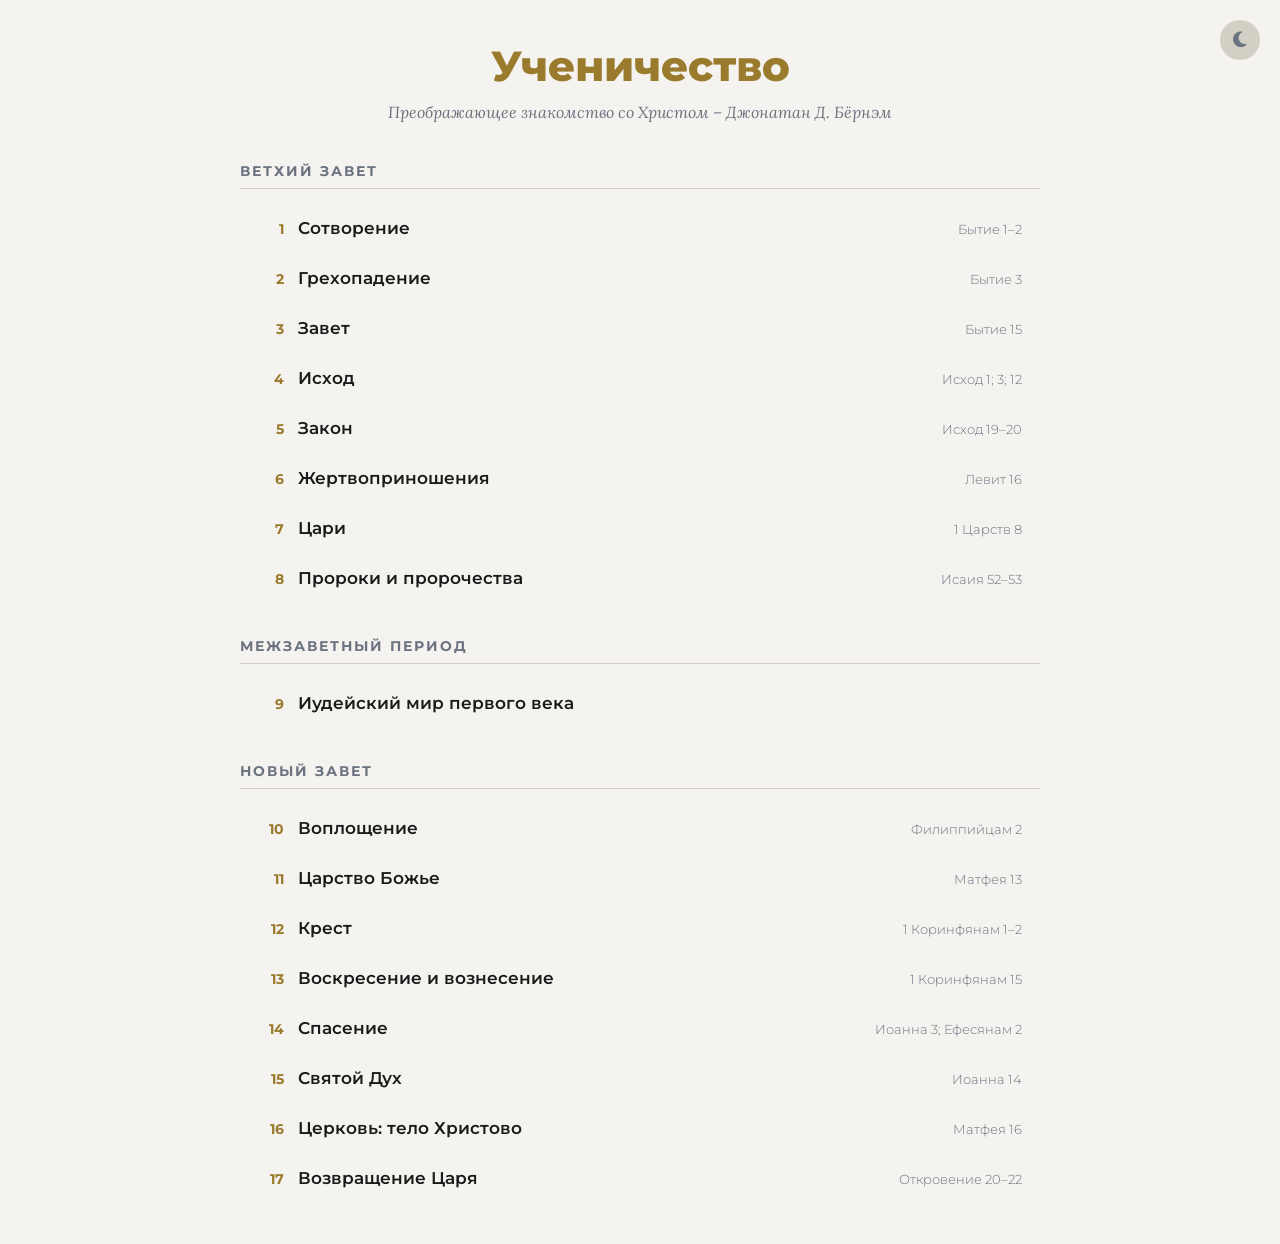
==== index.html @ 5d56653e "Initial commit: discipleship course (17 topics)" ====
<!doctype html>
<html lang="ru">
<head>
  <meta charset="utf-8">
  <meta name="viewport" content="width=device-width, initial-scale=1.0">
  <title>Ученичество &ndash; Молодёжка</title>
  <link rel="stylesheet" href="https://cdnjs.cloudflare.com/ajax/libs/font-awesome/6.5.1/css/all.min.css">
  <style>
    @import url('https://fonts.googleapis.com/css2?family=Montserrat:wght@300;400;600;700;800&family=Lora:ital,wght@0,400;0,700;1,400&display=swap');

    * { margin: 0; padding: 0; box-sizing: border-box; }

    :root {
      --bg: #0F1B2D;
      --text: #F0EBE0;
      --text-muted: #7A8BA8;
      --gold: #D4A843;
      --border: #2A3A52;
      --hover-bg: rgba(212, 168, 67, 0.08);
      --text-secondary: #D0C9BC;
    }

    :root.light {
      --bg: #F5F3EF;
      --text: #1A1A1A;
      --text-muted: #6B7280;
      --gold: #9A7B2D;
      --border: #D4CFC5;
      --hover-bg: rgba(154, 123, 45, 0.08);
      --text-secondary: #4A4A4A;
    }

    body {
      font-family: "Montserrat", Helvetica, sans-serif;
      background: var(--bg);
      color: var(--text);
      min-height: 100vh;
      padding: 40px 20px;
      transition: background 0.3s, color 0.3s;
    }

    .container {
      max-width: 800px;
      margin: 0 auto;
    }

    .theme-toggle {
      position: fixed;
      top: 20px;
      right: 20px;
      background: var(--border);
      border: none;
      color: var(--text-muted);
      width: 40px;
      height: 40px;
      border-radius: 50%;
      cursor: pointer;
      font-size: 18px;
      display: flex;
      align-items: center;
      justify-content: center;
      transition: background 0.3s, color 0.3s;
      z-index: 10;
    }
    .theme-toggle:hover { color: var(--gold); }

    header {
      text-align: center;
      margin-bottom: 40px;
    }

    header h1 {
      font-size: 42px;
      font-weight: 800;
      color: var(--gold);
      margin-bottom: 10px;
    }

    header p {
      font-size: 16px;
      color: var(--text-muted);
      font-weight: 300;
      font-family: "Lora", serif;
      font-style: italic;
    }

    .section-title {
      font-size: 14px;
      font-weight: 700;
      text-transform: uppercase;
      letter-spacing: 2px;
      color: var(--text-muted);
      margin-top: 35px;
      margin-bottom: 15px;
      padding-bottom: 8px;
      border-bottom: 1px solid var(--border);
    }

    .topics {
      list-style: none;
    }

    .topics li {
      margin-bottom: 2px;
    }

    .topics a {
      display: flex;
      align-items: baseline;
      gap: 14px;
      text-decoration: none;
      color: var(--text);
      padding: 14px 18px;
      border-radius: 8px;
      transition: background 0.2s, color 0.2s;
    }

    .topics a:hover {
      background: var(--hover-bg);
    }

    .topic-num {
      font-size: 14px;
      font-weight: 700;
      color: var(--gold);
      min-width: 26px;
      text-align: right;
    }

    .topic-title {
      font-size: 17px;
      font-weight: 600;
    }

    .topic-ref {
      font-size: 13px;
      color: var(--text-muted);
      font-weight: 300;
      margin-left: auto;
      white-space: nowrap;
    }

    @media (max-width: 600px) {
      header h1 { font-size: 32px; }
      .topics a { padding: 12px 12px; gap: 10px; }
      .topic-title { font-size: 15px; }
      .topic-ref { display: none; }
      .theme-toggle { top: 12px; right: 12px; width: 36px; height: 36px; font-size: 16px; }
    }
  </style>
</head>
<body>
  <button class="theme-toggle" id="themeToggle" title="Сменить тему">
    <i class="fas fa-sun"></i>
  </button>

  <div class="container">
    <header>
      <h1>Ученичество</h1>
      <p>Преображающее знакомство со Христом &ndash; Джонатан Д. Бёрнэм</p>
    </header>

    <div class="section-title">Ветхий Завет</div>
    <ul class="topics">
      <li><a href="topic.html?file=01-сотворение.md">
        <span class="topic-num">1</span>
        <span class="topic-title">Сотворение</span>
        <span class="topic-ref">Бытие 1&ndash;2</span>
      </a></li>
      <li><a href="topic.html?file=02-грехопадение.md">
        <span class="topic-num">2</span>
        <span class="topic-title">Грехопадение</span>
        <span class="topic-ref">Бытие 3</span>
      </a></li>
      <li><a href="topic.html?file=03-завет.md">
        <span class="topic-num">3</span>
        <span class="topic-title">Завет</span>
        <span class="topic-ref">Бытие 15</span>
      </a></li>
      <li><a href="topic.html?file=04-исход.md">
        <span class="topic-num">4</span>
        <span class="topic-title">Исход</span>
        <span class="topic-ref">Исход 1; 3; 12</span>
      </a></li>
      <li><a href="topic.html?file=05-закон.md">
        <span class="topic-num">5</span>
        <span class="topic-title">Закон</span>
        <span class="topic-ref">Исход 19&ndash;20</span>
      </a></li>
      <li><a href="topic.html?file=06-жертвоприношения.md">
        <span class="topic-num">6</span>
        <span class="topic-title">Жертвоприношения</span>
        <span class="topic-ref">Левит 16</span>
      </a></li>
      <li><a href="topic.html?file=07-цари.md">
        <span class="topic-num">7</span>
        <span class="topic-title">Цари</span>
        <span class="topic-ref">1 Царств 8</span>
      </a></li>
      <li><a href="topic.html?file=08-пророки-и-пророчества.md">
        <span class="topic-num">8</span>
        <span class="topic-title">Пророки и пророчества</span>
        <span class="topic-ref">Исаия 52&ndash;53</span>
      </a></li>
    </ul>

    <div class="section-title">Межзаветный период</div>
    <ul class="topics">
      <li><a href="topic.html?file=09-иудейский-мир-первого-века.md">
        <span class="topic-num">9</span>
        <span class="topic-title">Иудейский мир первого века</span>
        <span class="topic-ref"></span>
      </a></li>
    </ul>

    <div class="section-title">Новый Завет</div>
    <ul class="topics">
      <li><a href="topic.html?file=10-воплощение.md">
        <span class="topic-num">10</span>
        <span class="topic-title">Воплощение</span>
        <span class="topic-ref">Филиппийцам 2</span>
      </a></li>
      <li><a href="topic.html?file=11-царство-божье.md">
        <span class="topic-num">11</span>
        <span class="topic-title">Царство Божье</span>
        <span class="topic-ref">Матфея 13</span>
      </a></li>
      <li><a href="topic.html?file=12-крест.md">
        <span class="topic-num">12</span>
        <span class="topic-title">Крест</span>
        <span class="topic-ref">1 Коринфянам 1&ndash;2</span>
      </a></li>
      <li><a href="topic.html?file=13-воскресение-и-вознесение.md">
        <span class="topic-num">13</span>
        <span class="topic-title">Воскресение и вознесение</span>
        <span class="topic-ref">1 Коринфянам 15</span>
      </a></li>
      <li><a href="topic.html?file=14-спасение.md">
        <span class="topic-num">14</span>
        <span class="topic-title">Спасение</span>
        <span class="topic-ref">Иоанна 3; Ефесянам 2</span>
      </a></li>
      <li><a href="topic.html?file=15-святой-дух.md">
        <span class="topic-num">15</span>
        <span class="topic-title">Святой Дух</span>
        <span class="topic-ref">Иоанна 14</span>
      </a></li>
      <li><a href="topic.html?file=16-церковь.md">
        <span class="topic-num">16</span>
        <span class="topic-title">Церковь: тело Христово</span>
        <span class="topic-ref">Матфея 16</span>
      </a></li>
      <li><a href="topic.html?file=17-возвращение-царя.md">
        <span class="topic-num">17</span>
        <span class="topic-title">Возвращение Царя</span>
        <span class="topic-ref">Откровение 20&ndash;22</span>
      </a></li>
    </ul>
  </div>

  <script>
    const toggle = document.getElementById('themeToggle');
    const icon = toggle.querySelector('i');
    const saved = localStorage.getItem('theme');

    if (saved !== 'dark') {
      document.documentElement.classList.add('light');
      icon.classList.replace('fa-sun', 'fa-moon');
    }

    toggle.addEventListener('click', () => {
      const isLight = document.documentElement.classList.toggle('light');
      icon.classList.replace(isLight ? 'fa-sun' : 'fa-moon', isLight ? 'fa-moon' : 'fa-sun');
      localStorage.setItem('theme', isLight ? 'light' : 'dark');
    });
  </script>
</body>
</html>
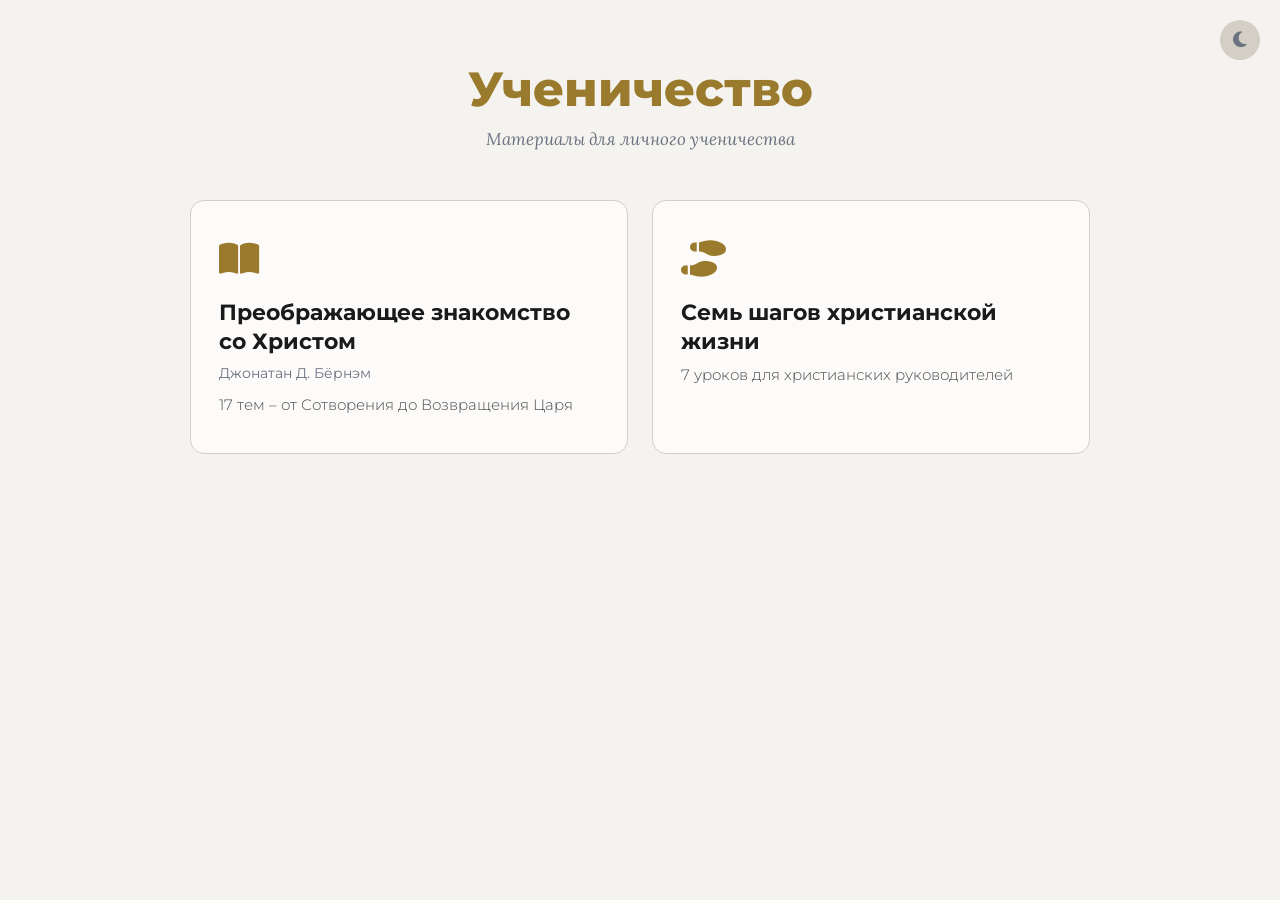
==== commit 040a5359: "Restructure: two courses (burnham + 7 steps), hub page - Move Burnham lessons to burnham/ subdirecto" ====
--- a/index.html
+++ b/index.html
@@ -3,7 +3,7 @@
 <head>
   <meta charset="utf-8">
   <meta name="viewport" content="width=device-width, initial-scale=1.0">
-  <title>Ученичество &ndash; Молодёжка</title>
+  <title>Ученичество</title>
   <link rel="stylesheet" href="https://cdnjs.cloudflare.com/ajax/libs/font-awesome/6.5.1/css/all.min.css">
   <style>
     @import url('https://fonts.googleapis.com/css2?family=Montserrat:wght@300;400;600;700;800&family=Lora:ital,wght@0,400;0,700;1,400&display=swap');
@@ -16,7 +16,8 @@
       --text-muted: #7A8BA8;
       --gold: #D4A843;
       --border: #2A3A52;
-      --hover-bg: rgba(212, 168, 67, 0.08);
+      --card-bg: rgba(42, 58, 82, 0.4);
+      --card-hover: rgba(212, 168, 67, 0.1);
       --text-secondary: #D0C9BC;
     }
 
@@ -26,7 +27,8 @@
       --text-muted: #6B7280;
       --gold: #9A7B2D;
       --border: #D4CFC5;
-      --hover-bg: rgba(154, 123, 45, 0.08);
+      --card-bg: rgba(255, 255, 255, 0.7);
+      --card-hover: rgba(154, 123, 45, 0.08);
       --text-secondary: #4A4A4A;
     }
 
@@ -35,12 +37,12 @@
       background: var(--bg);
       color: var(--text);
       min-height: 100vh;
-      padding: 40px 20px;
+      padding: 60px 20px;
       transition: background 0.3s, color 0.3s;
     }
 
     .container {
-      max-width: 800px;
+      max-width: 900px;
       margin: 0 auto;
     }
 
@@ -66,85 +68,79 @@
 
     header {
       text-align: center;
-      margin-bottom: 40px;
+      margin-bottom: 50px;
     }
 
     header h1 {
-      font-size: 42px;
+      font-size: 48px;
       font-weight: 800;
       color: var(--gold);
       margin-bottom: 10px;
     }
 
     header p {
-      font-size: 16px;
+      font-size: 17px;
       color: var(--text-muted);
       font-weight: 300;
       font-family: "Lora", serif;
       font-style: italic;
     }
 
-    .section-title {
-      font-size: 14px;
-      font-weight: 700;
-      text-transform: uppercase;
-      letter-spacing: 2px;
-      color: var(--text-muted);
-      margin-top: 35px;
-      margin-bottom: 15px;
-      padding-bottom: 8px;
-      border-bottom: 1px solid var(--border);
+    .cards {
+      display: grid;
+      grid-template-columns: 1fr 1fr;
+      gap: 24px;
     }
 
-    .topics {
-      list-style: none;
+    .card {
+      display: block;
+      text-decoration: none;
+      color: var(--text);
+      background: var(--card-bg);
+      border: 1px solid var(--border);
+      border-radius: 14px;
+      padding: 36px 28px;
+      transition: background 0.2s, border-color 0.2s, transform 0.2s;
     }
 
-    .topics li {
-      margin-bottom: 2px;
+    .card:hover {
+      background: var(--card-hover);
+      border-color: var(--gold);
+      transform: translateY(-2px);
     }
 
-    .topics a {
-      display: flex;
-      align-items: baseline;
-      gap: 14px;
-      text-decoration: none;
-      color: var(--text);
-      padding: 14px 18px;
-      border-radius: 8px;
-      transition: background 0.2s, color 0.2s;
+    .card-icon {
+      font-size: 36px;
+      color: var(--gold);
+      margin-bottom: 18px;
     }
 
-    .topics a:hover {
-      background: var(--hover-bg);
+    .card-title {
+      font-size: 22px;
+      font-weight: 700;
+      margin-bottom: 8px;
+      line-height: 1.3;
     }
 
-    .topic-num {
+    .card-author {
       font-size: 14px;
-      font-weight: 700;
-      color: var(--gold);
-      min-width: 26px;
-      text-align: right;
+      color: var(--text-muted);
+      margin-bottom: 12px;
+      font-weight: 400;
     }
 
-    .topic-title {
-      font-size: 17px;
-      font-weight: 600;
+    .card-desc {
+      font-size: 15px;
+      color: var(--text-secondary);
+      font-weight: 300;
+      line-height: 1.5;
     }
 
-    .topic-ref {
-      font-size: 13px;
-      color: var(--text-muted);
-      font-weight: 300;
-      margin-left: auto;
-      white-space: nowrap;
-    }
-
-    @media (max-width: 600px) {
-      header h1 { font-size: 32px; }
-      .topics a { padding: 12px 12px; gap: 10px; }
-      .topic-title { font-size: 15px; }
-      .topic-ref { display: none; }
+    @media (max-width: 650px) {
+      header h1 { font-size: 36px; }
+      .cards { grid-template-columns: 1fr; }
+      .card { padding: 28px 22px; }
+      .card-title { font-size: 20px; }
       .theme-toggle { top: 12px; right: 12px; width: 36px; height: 36px; font-size: 16px; }
     }
   </style>
@@ -157,105 +153,23 @@
   <div class="container">
     <header>
       <h1>Ученичество</h1>
-      <p>Преображающее знакомство со Христом &ndash; Джонатан Д. Бёрнэм</p>
+      <p>Материалы для личного ученичества</p>
     </header>
 
-    <div class="section-title">Ветхий Завет</div>
-    <ul class="topics">
-      <li><a href="topic.html?file=01-сотворение.md">
-        <span class="topic-num">1</span>
-        <span class="topic-title">Сотворение</span>
-        <span class="topic-ref">Бытие 1&ndash;2</span>
-      </a></li>
-      <li><a href="topic.html?file=02-грехопадение.md">
-        <span class="topic-num">2</span>
-        <span class="topic-title">Грехопадение</span>
-        <span class="topic-ref">Бытие 3</span>
-      </a></li>
-      <li><a href="topic.html?file=03-завет.md">
-        <span class="topic-num">3</span>
-        <span class="topic-title">Завет</span>
-        <span class="topic-ref">Бытие 15</span>
-      </a></li>
-      <li><a href="topic.html?file=04-исход.md">
-        <span class="topic-num">4</span>
-        <span class="topic-title">Исход</span>
-        <span class="topic-ref">Исход 1; 3; 12</span>
-      </a></li>
-      <li><a href="topic.html?file=05-закон.md">
-        <span class="topic-num">5</span>
-        <span class="topic-title">Закон</span>
-        <span class="topic-ref">Исход 19&ndash;20</span>
-      </a></li>
-      <li><a href="topic.html?file=06-жертвоприношения.md">
-        <span class="topic-num">6</span>
-        <span class="topic-title">Жертвоприношения</span>
-        <span class="topic-ref">Левит 16</span>
-      </a></li>
-      <li><a href="topic.html?file=07-цари.md">
-        <span class="topic-num">7</span>
-        <span class="topic-title">Цари</span>
-        <span class="topic-ref">1 Царств 8</span>
-      </a></li>
-      <li><a href="topic.html?file=08-пророки-и-пророчества.md">
-        <span class="topic-num">8</span>
-        <span class="topic-title">Пророки и пророчества</span>
-        <span class="topic-ref">Исаия 52&ndash;53</span>
-      </a></li>
-    </ul>
+    <div class="cards">
+      <a class="card" href="burnham/">
+        <div class="card-icon"><i class="fa-solid fa-book-open"></i></div>
+        <div class="card-title">Преображающее знакомство со Христом</div>
+        <div class="card-author">Джонатан Д. Бёрнэм</div>
+        <div class="card-desc">17 тем &ndash; от Сотворения до Возвращения Царя</div>
+      </a>
 
-    <div class="section-title">Межзаветный период</div>
-    <ul class="topics">
-      <li><a href="topic.html?file=09-иудейский-мир-первого-века.md">
-        <span class="topic-num">9</span>
-        <span class="topic-title">Иудейский мир первого века</span>
-        <span class="topic-ref"></span>
-      </a></li>
-    </ul>
-
-    <div class="section-title">Новый Завет</div>
-    <ul class="topics">
-      <li><a href="topic.html?file=10-воплощение.md">
-        <span class="topic-num">10</span>
-        <span class="topic-title">Воплощение</span>
-        <span class="topic-ref">Филиппийцам 2</span>
-      </a></li>
-      <li><a href="topic.html?file=11-царство-божье.md">
-        <span class="topic-num">11</span>
-        <span class="topic-title">Царство Божье</span>
-        <span class="topic-ref">Матфея 13</span>
-      </a></li>
-      <li><a href="topic.html?file=12-крест.md">
-        <span class="topic-num">12</span>
-        <span class="topic-title">Крест</span>
-        <span class="topic-ref">1 Коринфянам 1&ndash;2</span>
-      </a></li>
-      <li><a href="topic.html?file=13-воскресение-и-вознесение.md">
-        <span class="topic-num">13</span>
-        <span class="topic-title">Воскресение и вознесение</span>
-        <span class="topic-ref">1 Коринфянам 15</span>
-      </a></li>
-      <li><a href="topic.html?file=14-спасение.md">
-        <span class="topic-num">14</span>
-        <span class="topic-title">Спасение</span>
-        <span class="topic-ref">Иоанна 3; Ефесянам 2</span>
-      </a></li>
-      <li><a href="topic.html?file=15-святой-дух.md">
-        <span class="topic-num">15</span>
-        <span class="topic-title">Святой Дух</span>
-        <span class="topic-ref">Иоанна 14</span>
-      </a></li>
-      <li><a href="topic.html?file=16-церковь.md">
-        <span class="topic-num">16</span>
-        <span class="topic-title">Церковь: тело Христово</span>
-        <span class="topic-ref">Матфея 16</span>
-      </a></li>
-      <li><a href="topic.html?file=17-возвращение-царя.md">
-        <span class="topic-num">17</span>
-        <span class="topic-title">Возвращение Царя</span>
-        <span class="topic-ref">Откровение 20&ndash;22</span>
-      </a></li>
-    </ul>
+      <a class="card" href="7-shagov/">
+        <div class="card-icon"><i class="fa-solid fa-shoe-prints"></i></div>
+        <div class="card-title">Семь шагов христианской жизни</div>
+        <div class="card-desc">7 уроков для христианских руководителей</div>
+      </a>
+    </div>
   </div>
 
   <script>
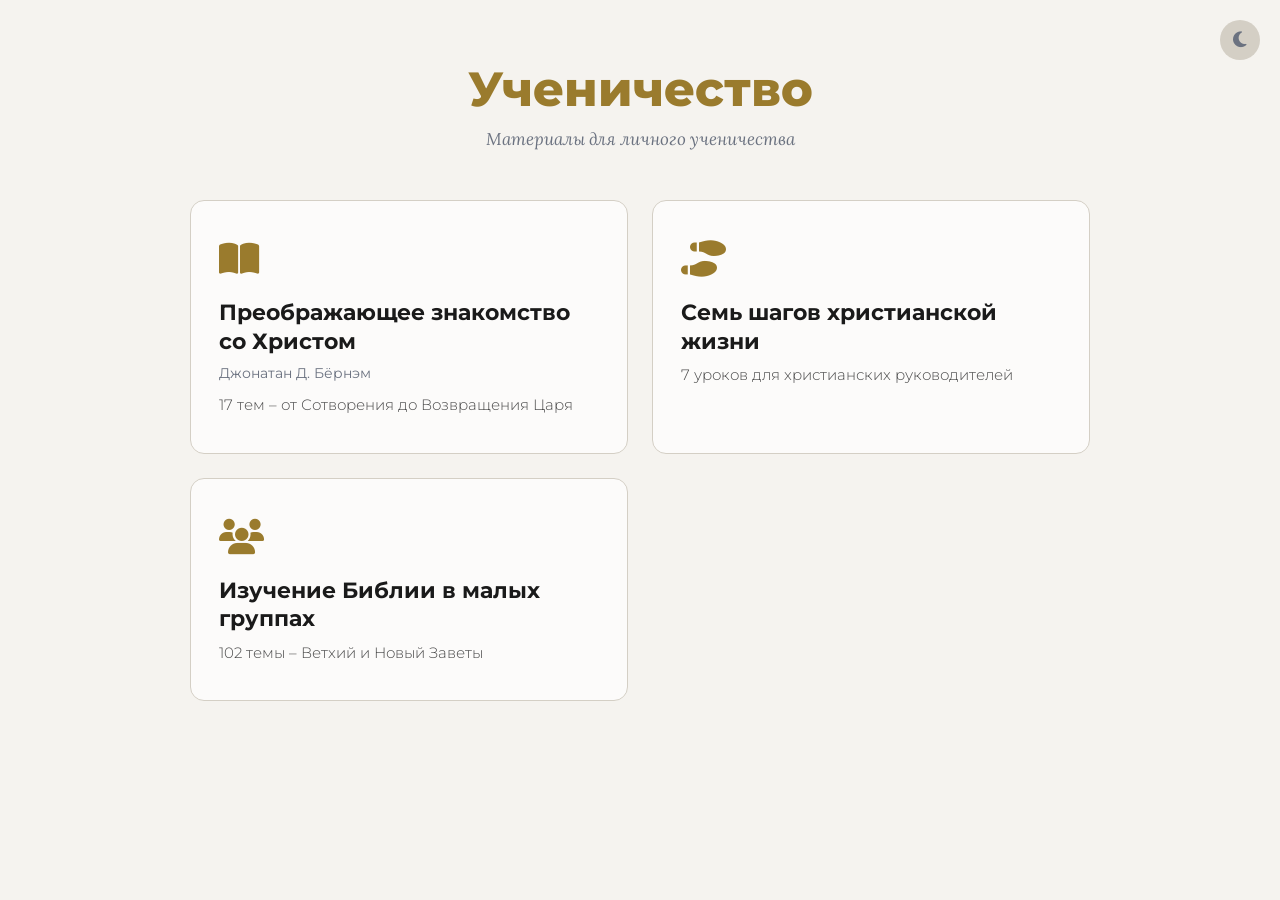
==== commit 0eaa42df: "Link bible-groups course from root hub and document in CLAUDE.md Co-Authored-By: Claude Opus 4.7 (1M" ====
--- a/index.html
+++ b/index.html
@@ -169,6 +169,12 @@
         <div class="card-title">Семь шагов христианской жизни</div>
         <div class="card-desc">7 уроков для христианских руководителей</div>
       </a>
+
+      <a class="card" href="bible-groups/">
+        <div class="card-icon"><i class="fa-solid fa-users"></i></div>
+        <div class="card-title">Изучение Библии в малых группах</div>
+        <div class="card-desc">102 темы &ndash; Ветхий и Новый Заветы</div>
+      </a>
     </div>
   </div>
 
